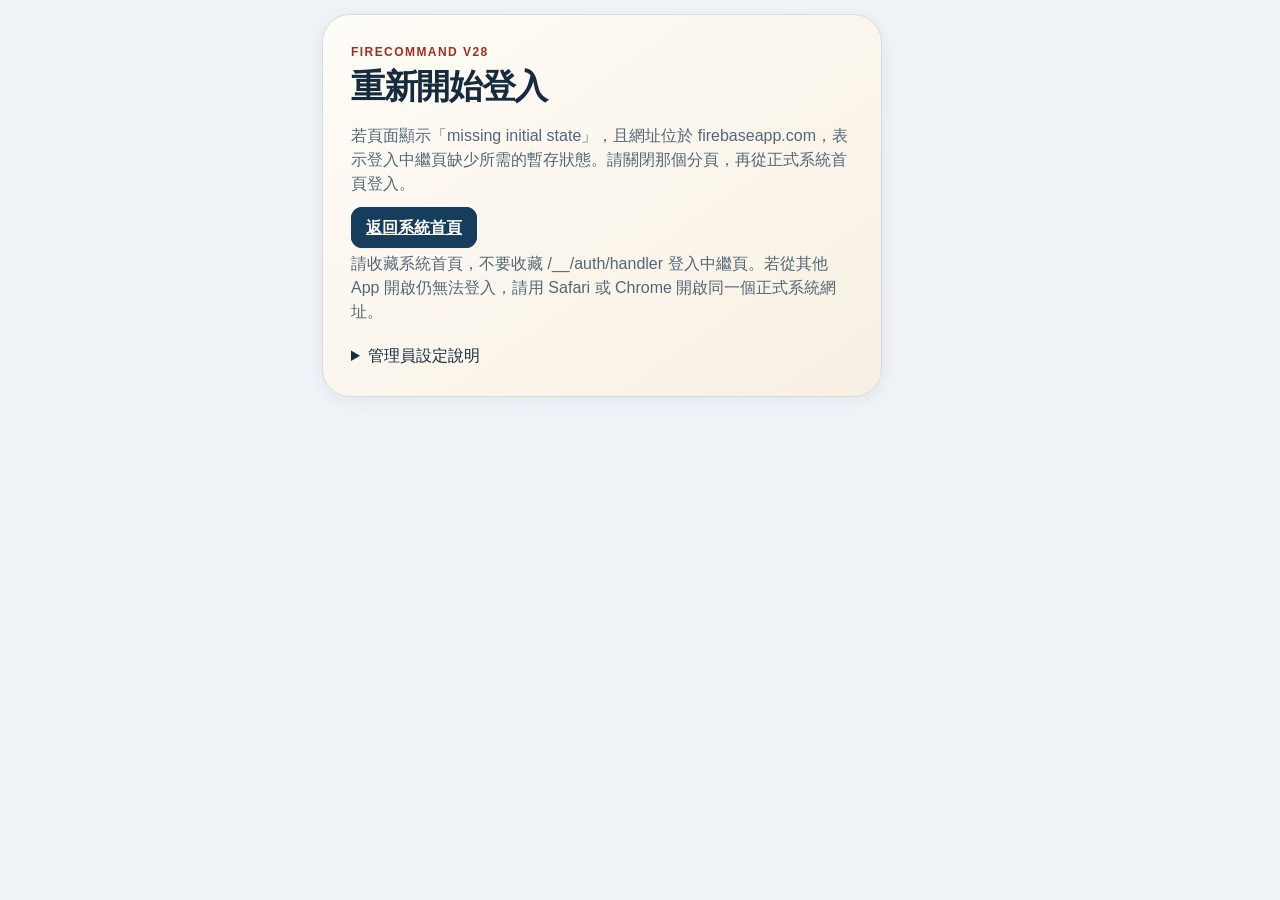
==== login-help.html @ 95b4e56c "Add files via upload" ====
<!doctype html><html lang="zh-Hant"><head><meta charset="utf-8"><meta name="viewport" content="width=device-width,initial-scale=1"><title>FireCommand 登入協助</title><link rel="stylesheet" href="./assets/styles.css?v=28"><link rel="stylesheet" href="./assets/v27.css?v=28"></head><body><main class="page narrow"><section class="brand-card"><div class="brand-kicker">FireCommand v28</div><h1>重新開始登入</h1><p>若頁面顯示「missing initial state」，且網址位於 firebaseapp.com，表示登入中繼頁缺少所需的暫存狀態。請關閉那個分頁，再從正式系統首頁登入。</p><a class="btn primary" href="./">返回系統首頁</a><p>請收藏系統首頁，不要收藏 /__/auth/handler 登入中繼頁。若從其他 App 開啟仍無法登入，請用 Safari 或 Chrome 開啟同一個正式系統網址。</p><details><summary>管理員設定說明</summary><p>v28 支援 Google Identity Services 登入。請在 Vercel 設定 GOOGLE_WEB_CLIENT_ID，並於 Google OAuth Web 用戶端新增正式網站的 JavaScript 來源。Firebase 的授權網域也必須包含正式主機名稱。完整步驟請見部署包的 LOGIN_v28.md。</p><p>重新登入不會刪除雲端案件；不需要清除整個瀏覽器的資料。</p></details></section></main></body></html>
---- assets/styles.css ----
:root{
  --bg:#f3f0ea; --panel:#fffdf8; --panel2:#f7f1e8; --text:#171411; --muted:#6f675d;
  --line:#ddd4c7; --dark:#1f1b16; --primary:#9f2f23; --primary2:#ffe9e6; --blue:#245fc6; --blue2:#e8f0ff;
  --green:#18784f; --green2:#e7f6ed; --amber:#a96500; --amber2:#fff2cf; --danger:#b5281d;
  --radius:18px; --shadow:0 10px 28px rgba(35,25,10,.10); --safe-bottom:env(safe-area-inset-bottom,0px);
}
*{box-sizing:border-box} html{scroll-behavior:smooth} body{margin:0;background:var(--bg);color:var(--text);font-family:-apple-system,BlinkMacSystemFont,"Noto Sans TC","Segoe UI",sans-serif;line-height:1.5} button,input,select,textarea{font:inherit} button{touch-action:manipulation}.screen{min-height:100svh}.auth-screen,.profile-screen{display:flex;align-items:center;justify-content:center;padding:22px}.brand-card{width:min(560px,100%);background:linear-gradient(145deg,#fffdf8,#f7efe2);border:1px solid var(--line);border-radius:28px;padding:28px;box-shadow:var(--shadow)}.brand-kicker,.eyebrow{font-size:12px;font-weight:800;letter-spacing:.12em;text-transform:uppercase;color:var(--primary)}h1,h2,h3,h4,p{margin:0}h1{font-size:34px;letter-spacing:-.04em}h2{font-size:24px;letter-spacing:-.03em}h3{font-size:18px}h4{font-size:15px}.brand-card p{color:var(--muted);margin:12px 0 20px}.notice{margin-top:12px;color:var(--muted);font-size:13px;background:#fff7e5;border:1px solid #f0d39b;border-radius:14px;padding:10px}.topbar{position:sticky;top:0;z-index:1000;display:flex;align-items:center;justify-content:space-between;padding:10px 14px;background:rgba(31,27,22,.96);color:#fff;backdrop-filter:blur(10px);box-shadow:0 4px 18px rgba(0,0,0,.18)}.brand-mini{font-weight:900;font-size:16px;letter-spacing:.02em}.user-line{font-size:12px;color:#dfd5c8}.page{width:min(1180px,100%);margin:0 auto;padding:14px 12px 96px}.page.narrow{width:min(660px,100%)}.section-head,.detail-header{display:flex;align-items:flex-start;justify-content:space-between;gap:10px;margin:8px 0 12px}.section-head.compact{margin:8px 0}.detail-title-wrap{flex:1;min-width:0}.detail-title-wrap h2{font-size:18px;overflow:hidden;text-overflow:ellipsis;white-space:nowrap}.btn{border:1px solid transparent;border-radius:14px;padding:11px 14px;font-weight:800;cursor:pointer;background:#fff;color:var(--text);box-shadow:0 1px 0 rgba(0,0,0,.03)}.btn.primary{background:var(--dark);color:#fff}.btn.danger{background:var(--primary);color:#fff}.btn.ghost{border-color:var(--line);background:var(--panel)}.btn.small{font-size:13px;padding:8px 10px;border-radius:12px}.btn.full{width:100%;margin-top:8px}.card,.accordion{background:var(--panel);border:1px solid var(--line);border-radius:var(--radius);box-shadow:var(--shadow)}.form-card{padding:14px}.accordion{margin-bottom:10px;overflow:hidden}.accordion>summary{list-style:none;display:flex;align-items:center;justify-content:space-between;gap:10px;padding:13px 14px;font-weight:900;cursor:pointer}.accordion>summary::-webkit-details-marker{display:none}.accordion[open] .chevron{transform:rotate(90deg)}.chevron{transition:.2s;color:var(--muted)}.accordion-body{padding:0 14px 14px}.field{display:flex;flex-direction:column;gap:5px;margin-bottom:10px}.field label{font-size:12px;font-weight:900;color:var(--muted)}input,select,textarea{width:100%;border:1px solid var(--line);background:#fff;border-radius:13px;padding:10px;color:var(--text);outline:none}textarea{resize:vertical}.two-col{display:grid;grid-template-columns:1fr 1fr;gap:10px}.check{display:flex;align-items:center;gap:7px;background:var(--panel2);border:1px solid var(--line);border-radius:13px;padding:10px;font-weight:800;font-size:13px}.check input{width:auto}.case-list{display:grid;gap:10px}.case-card{background:var(--panel);border:1px solid var(--line);border-radius:20px;padding:13px;box-shadow:var(--shadow)}.case-card-head{display:flex;align-items:center;justify-content:space-between;gap:8px}.case-no{font-size:12px;color:var(--primary);font-weight:900}.case-address{font-size:17px;font-weight:900;line-height:1.25;margin:5px 0}.case-summary{color:var(--muted);font-size:13px}.tag-row{display:flex;gap:6px;flex-wrap:wrap;margin-top:9px}.tag{display:inline-flex;align-items:center;gap:4px;border-radius:999px;padding:5px 8px;font-size:12px;font-weight:900;background:var(--panel2);border:1px solid var(--line);white-space:nowrap}.tag.red{background:var(--primary2);border-color:#ffc5bd;color:var(--danger)}.tag.blue{background:var(--blue2);border-color:#c9dcff;color:var(--blue)}.tag.green{background:var(--green2);border-color:#bfe7cd;color:var(--green)}.tag.amber{background:var(--amber2);border-color:#f2d392;color:var(--amber)}.quick-nav{position:sticky;top:55px;z-index:900;display:flex;gap:8px;overflow-x:auto;padding:8px 0;margin-bottom:8px;background:linear-gradient(var(--bg),rgba(243,240,234,.88));backdrop-filter:blur(8px)}.quick-nav a{text-decoration:none;color:var(--text);font-weight:900;font-size:13px;border:1px solid var(--line);background:var(--panel);border-radius:999px;padding:8px 12px;white-space:nowrap}.stack{margin-bottom:10px}.h-scroll{display:flex;gap:10px;overflow-x:auto;padding-bottom:4px;scroll-snap-type:x proximity}.mini-card{min-width:148px;background:var(--panel2);border:1px solid var(--line);border-radius:17px;padding:12px;scroll-snap-align:start}.mini-card.wide{min-width:210px}.metric{font-size:26px;font-weight:950;letter-spacing:-.04em}.metric-label{font-size:12px;font-weight:900;color:var(--muted)}.subline{font-size:12px;color:var(--muted);margin-top:4px}.map-section{background:var(--panel);border:1px solid var(--line);border-radius:22px;padding:10px;margin-bottom:10px;box-shadow:var(--shadow)}.map{height:56svh;min-height:420px;border:1px solid var(--line);border-radius:18px;overflow:hidden;background:#ddd}.tool-accordion{box-shadow:none;background:var(--panel2)}.tool-cards{display:grid;grid-template-columns:repeat(4,minmax(250px,1fr));gap:10px;overflow-x:auto;padding-bottom:4px}.tool-card{background:#fff;border:1px solid var(--line);border-radius:16px;padding:12px;min-width:250px}.tool-card h4{margin-bottom:10px}.hazard-grid{display:grid;grid-template-columns:1fr 1fr;gap:8px}.leaflet-div-icon{background:transparent;border:0}.map-label{transform:translate(-50%,-50%);display:inline-flex;align-items:center;gap:4px;white-space:nowrap;border-radius:14px;padding:6px 8px;font-weight:900;font-size:12px;border:2px solid #fff;box-shadow:0 3px 10px rgba(0,0,0,.25)}.veh{background:#1f2937;color:white}.veh.water{background:#b5281d}.veh.ladder{background:#7c4d00}.veh.ambulance{background:#0b7a4b}.veh.rescue{background:#345b9f}.person{background:#111827;color:white}.person.rest{background:#18784f}.person.rit{background:#b5281d}.person.standby{background:#245fc6}.hazard{background:#fff;color:#111;border-color:#111}.hose-label{background:var(--blue);color:#fff}.alert-list{display:grid;gap:8px}.log-list{display:grid;gap:8px;margin-top:10px}.log{background:var(--panel2);border:1px solid var(--line);border-radius:14px;padding:10px;font-size:13px}.log-time{font-size:11px;color:var(--muted);font-weight:900}.photo-grid{display:grid;grid-template-columns:repeat(3,1fr);gap:8px;margin-top:10px}.photo{aspect-ratio:1.2;border-radius:12px;overflow:hidden;border:1px solid var(--line);background:#eee}.photo img{width:100%;height:100%;object-fit:cover}.toast{position:fixed;z-index:5000;left:12px;right:12px;bottom:calc(14px + var(--safe-bottom));background:#171411;color:#fff;border-radius:16px;padding:12px 14px;text-align:center;font-weight:900;box-shadow:0 10px 28px rgba(0,0,0,.24)}.empty{color:var(--muted);font-size:13px;padding:12px}.hidden{display:none!important}
@media(max-width:720px){.page{padding:10px 10px 86px}.topbar{padding:9px 11px}.brand-card{padding:20px;border-radius:22px}h1{font-size:28px}h2{font-size:21px}.section-head h2{font-size:20px}.two-col{grid-template-columns:1fr}.quick-nav{top:49px}.accordion>summary{padding:12px}.accordion-body{padding:0 12px 12px}.tool-cards{display:flex}.map{height:58svh;min-height:360px}.photo-grid{grid-template-columns:repeat(2,1fr)}.detail-header{align-items:center}.detail-title-wrap h2{font-size:16px}.btn{min-height:42px}.btn.small{min-height:36px}.case-card{padding:12px}.case-address{font-size:16px}}

/* v7 mobile-first corrections */
[hidden]{display:none!important}
.auth-screen[hidden],.profile-screen[hidden],.app-screen[hidden]{display:none!important}
body[data-view="authScreen"],body[data-view="profileScreen"]{min-height:100svh;overflow-x:hidden}
body[data-view="authScreen"] .auth-screen,body[data-view="profileScreen"] .profile-screen{min-height:100svh}
.three-col{display:grid;grid-template-columns:1fr 1fr 1fr;gap:10px}
.compact-grid .field{margin-bottom:8px}.sub-accordion{border:1px dashed var(--line);border-radius:14px;background:var(--panel2);padding:10px;margin:4px 0 10px}.sub-accordion summary{font-weight:900;color:var(--muted);cursor:pointer}.victim-rows{display:grid;gap:8px;margin:10px 0}.victim-row{display:grid;grid-template-columns:72px 96px 1fr auto;gap:8px;align-items:center}.victim-row input,.victim-row select{min-height:42px}.tool-cards{scroll-snap-type:x proximity}.tool-card{scroll-snap-align:start}.map-section .section-head h3{line-height:1.25}.tool-card .field label{white-space:nowrap}.profile-screen .page{padding-top:16px;padding-bottom:34px}.auth-screen{padding-top:calc(24px + env(safe-area-inset-top,0px));padding-bottom:calc(24px + env(safe-area-inset-bottom,0px))}.app-screen{min-height:100svh}.leaflet-container{font-family:inherit}.hose-label{cursor:pointer}
@media(max-width:720px){
  .profile-screen{align-items:flex-start;justify-content:flex-start;padding:calc(12px + env(safe-area-inset-top,0px)) 10px 18px}.profile-screen .page.narrow{width:100%;padding:0 0 18px}.profile-screen .section-head{margin-top:0}.form-card{padding:12px;border-radius:18px}.field{margin-bottom:8px}.field label{font-size:12px}input,select,textarea{padding:9px;border-radius:12px}.three-col{grid-template-columns:1fr}.tool-cards{display:flex;gap:10px;overflow-x:auto;padding:0 2px 6px}.tool-card{min-width:86vw;max-width:86vw}.tool-card .two-col,.tool-card .three-col{grid-template-columns:1fr}.victim-row{grid-template-columns:1fr 1fr}.victim-row .victim-note{grid-column:1/-1}.victim-row .remove-victim{grid-column:1/-1}.map-section{padding:8px;border-radius:18px}.map{height:54svh;min-height:340px}.quick-nav{padding-bottom:7px}.quick-nav a{padding:7px 11px}.accordion{margin-bottom:8px}.accordion>summary{padding:11px 12px}.section-head,.detail-header{margin:6px 0 10px}.page{padding-top:8px}.case-card .tag-row{flex-wrap:nowrap;overflow-x:auto}.case-card .tag{flex:0 0 auto}.brand-card{margin-top:0}.topbar{top:0}.mini-card{min-width:135px}.mini-card.wide{min-width:190px}
}

/* FireCommand v8 additions */
body[data-watermark]::after{content:attr(data-watermark);pointer-events:none;position:fixed;inset:-18%;z-index:9999;white-space:pre-wrap;line-height:3.7rem;font-size:1rem;font-weight:900;color:rgba(160,48,37,.07);transform:rotate(-23deg);letter-spacing:.08em;mix-blend-mode:multiply;}
.hint{font-size:.82rem;color:#7b746c;margin-top:.35rem;line-height:1.45}.button-row{display:flex;gap:.65rem;align-items:center;flex-wrap:wrap}.button-row>*{flex:1 1 140px}.compact-checks{gap:.65rem}.compact-checks .check{min-height:52px}.command-stage-cards{padding:.25rem 0 .65rem}.stage-card{min-width:96px;border:1px solid var(--border,#d7cfc3);background:#f8f3ea;border-radius:20px;padding:14px 12px;text-align:left;box-shadow:0 2px 6px rgba(42,35,26,.06);color:#1d1a17}.stage-card b{display:block;font-size:2.2rem;line-height:1;font-weight:900}.stage-card span{display:block;margin-top:.35rem;font-size:.82rem;color:#6f6860;font-weight:800}.stage-card.active{background:#1d1a17;color:#fff;border-color:#1d1a17}.stage-card.active span{color:#f1e5d1}.chip-grid{display:grid;grid-template-columns:repeat(2,minmax(0,1fr));gap:.5rem}.chip-grid label{border:1px solid #d9d0c4;background:#fbf8f1;border-radius:16px;padding:12px;font-weight:800;display:flex;gap:.45rem;align-items:center}.command-advice{margin:12px 0}.advice-grid{display:grid;grid-template-columns:1fr;gap:.65rem}.advice-box{border:1px solid #d9d0c4;background:#fffdf8;border-radius:20px;padding:14px}.advice-box h4{margin:0 0 8px;font-size:1rem}.advice-box ol{margin:.25rem 0 0 1.15rem;padding:0;line-height:1.65;color:#514a42}.report-preview{margin-top:12px}.report-paper{position:relative;border:1px solid #d9d0c4;border-radius:22px;background:#fff;padding:18px;min-height:220px;overflow:hidden}.report-paper::before{content:attr(data-watermark);position:absolute;inset:-20%;z-index:0;white-space:pre-wrap;color:rgba(160,48,37,.08);font-weight:900;font-size:1.35rem;line-height:4.8rem;transform:rotate(-22deg);}.report-paper pre{position:relative;z-index:1;white-space:pre-wrap;line-height:1.65;margin:0;font-family:inherit}.photo-modal{position:fixed;inset:0;z-index:10000;background:rgba(0,0,0,.92);display:flex;align-items:center;justify-content:center;padding:16px}.photo-modal[hidden]{display:none}.photo-modal img{max-width:96vw;max-height:88vh;border-radius:18px;box-shadow:0 10px 60px rgba(0,0,0,.6)}.photo-close{position:fixed;right:18px;top:18px;border:0;border-radius:999px;padding:12px 18px;font-weight:900;background:#fff;color:#1d1a17;z-index:10002}.photo-watermark{position:fixed;inset:-10%;z-index:10001;color:rgba(255,255,255,.20);font-size:1.1rem;font-weight:900;line-height:5rem;transform:rotate(-22deg);pointer-events:none;white-space:pre-wrap}.photo-watermark::after{content:attr(id)}
@media (min-width:720px){.advice-grid{grid-template-columns:1fr 1fr}.chip-grid{grid-template-columns:repeat(4,minmax(0,1fr))}}
@media print{body[data-watermark]::after{color:rgba(160,48,37,.10)}}


/* v9 additions */
.compact-card{max-width:760px;margin:auto}.approval-screen .brand-card{min-height:auto}.compact-actions{gap:8px;justify-content:flex-end}.user-admin-list{display:grid;gap:10px}.user-admin-card{display:flex;justify-content:space-between;gap:12px;align-items:center;border:1px solid var(--line);border-radius:18px;background:var(--card);padding:12px}.user-admin-card.pending{border-color:#d8a645}.user-admin-card.suspended{border-color:#a33a30;background:#fff7f5}.building-layout{display:grid;grid-template-columns:1fr 1fr;gap:14px}.building-panel{border:1px solid var(--line);border-radius:18px;background:#fffdf8;padding:12px;min-width:0}.panel-title{font-weight:900;margin-bottom:10px}.vertical-section{display:flex;flex-direction:column;gap:8px}.floor-row{display:grid;grid-template-columns:56px 1fr 1.2fr;gap:8px;align-items:center;border:1px solid var(--line);border-radius:14px;padding:8px;background:#f7f1e8}.floor-row.fire-floor{border-color:#a43a30;background:#fff0ed}.floor-label{font-weight:900;font-size:1.1rem}.floor-row select,.floor-row input{min-height:40px;border-radius:12px}.floor-plan-canvas{position:relative;min-height:360px;border:2px solid var(--line);border-radius:18px;background:#f7f1e8;overflow:hidden;touch-action:manipulation}.floor-plan-grid{position:absolute;inset:0;background-image:linear-gradient(rgba(0,0,0,.06) 1px,transparent 1px),linear-gradient(90deg,rgba(0,0,0,.06) 1px,transparent 1px);background-size:32px 32px}.floor-marker{position:absolute;transform:translate(-50%,-50%);border:2px solid white;box-shadow:0 6px 18px rgba(0,0,0,.18);border-radius:999px;background:#1f2937;color:white;font-weight:900;padding:8px 10px;display:flex;gap:4px;align-items:center}.floor-marker.fire{background:#a43a30}.floor-marker.rescue{background:#148a4a}.floor-marker.fatal{background:#111827}.floor-marker.entry{background:#7c5b20}.floor-marker.hose{background:#245fc6}.floor-marker.wall{background:#6b7280}.floor-marker.hazard{background:#7a1f8a}.ai-section textarea,#aiAdviceText{width:100%}.map-label.hose-label{background:#245fc6;color:white}.screen[hidden], section[hidden], main[hidden], div[hidden]{display:none!important}
@media(max-width:760px){.building-layout{grid-template-columns:1fr}.floor-row{grid-template-columns:46px 1fr}.floor-row .floor-note{grid-column:1/-1}.user-admin-card{display:block}.compact-actions{margin-top:10px}.floor-plan-canvas{min-height:300px}}


.sitrep-tool-cards{grid-template-columns:minmax(280px,1fr)}
.sitrep-list{display:grid;gap:10px;margin-top:10px}.sitrep-card{background:var(--panel2);border:1px solid var(--line);border-radius:16px;padding:12px}.sitrep-meta{font-size:11px;color:var(--muted);font-weight:900;margin-bottom:4px}.sitrep-title{font-weight:950;font-size:15px}.sitrep-detail{font-size:13px;color:#514a42;margin-top:4px;white-space:pre-wrap}.assessment-highlight{background:var(--amber2);border:1px solid #f2d392;border-radius:16px;padding:12px}
@media(max-width:760px){.sitrep-tool-cards{display:block}.sitrep-tool-cards .tool-card{min-width:100%;max-width:100%}}

/* ===== v12 到建火人支初 / 到場回報手機優先優化 ===== */
.sr-only{position:absolute!important;width:1px;height:1px;padding:0;margin:-1px;overflow:hidden;clip:rect(0,0,0,0);white-space:nowrap;border:0}
.command-advice.collapsed{display:none}
.field-inline-title{margin:.35rem 0 .2rem;font-weight:900;color:#a13c31;letter-spacing:.08em;font-size:.86rem}
.arrival-status-cards{padding:.25rem 0 .65rem;gap:.65rem}.arrival-status-card{min-width:128px;border:1px solid var(--border,#d7cfc3);background:#fffdf8;border-radius:20px;padding:13px 12px;text-align:left;box-shadow:0 2px 8px rgba(42,35,26,.06);color:#1d1a17;position:relative}.arrival-status-card:before{content:'□';position:absolute;right:12px;top:10px;font-size:1.25rem;color:#8b8176}.arrival-status-card.selected:before{content:'☑';color:#2f80ed}.arrival-status-card b{display:block;font-size:1.1rem;font-weight:900;line-height:1.15}.arrival-status-card span{display:block;margin-top:.28rem;font-size:.78rem;color:#6f6860;font-weight:800}.arrival-status-card em{display:block;margin-top:.45rem;font-style:normal;font-size:.75rem;color:#8f473d;font-weight:900;white-space:nowrap;overflow:hidden;text-overflow:ellipsis}.arrival-status-card.selected{background:#f8f3ea;border-color:#bda985}.arrival-status-card.expanded{background:#1d1a17;color:#fff;border-color:#1d1a17}.arrival-status-card.expanded span,.arrival-status-card.expanded em{color:#f1e5d1}.arrival-status-card.expanded:before{color:#fff}.arrival-detail-panels{margin-bottom:.85rem}.arrival-detail-panel{border:1px solid #d9d0c4;background:#fffdf8;border-radius:20px;padding:14px;margin:.35rem 0 .85rem;box-shadow:0 4px 12px rgba(42,35,26,.05)}.arrival-detail-panel[hidden]{display:none}.readonly-card{border:1px solid #e0d8ce;background:#f7f1e8;border-radius:16px;padding:12px;font-weight:900;color:#1d1a17}.compact-form{gap:.55rem}.check.slim{min-height:auto;padding:10px 12px;margin:.45rem 0;border-radius:14px}.compact-note summary{font-size:.95rem}.compact-note .field{margin-top:.65rem}.advice-box h4{color:#a13c31}.stage-card{transition:.15s ease}.arrival-status-card{transition:.15s ease}
@media (min-width:720px){.arrival-status-card{min-width:150px}.arrival-detail-panel{padding:16px}.advice-grid{grid-template-columns:1fr 1fr}}

/* v12 map deployment refinements */
.map-label.person{background:#b5281d;color:#fff}
.map-label.person.rest,.map-label.person.standby{background:#148a4a;color:#fff}
.map-label.person.rit{background:#d8a645;color:#1d1a17}
.map-label.face{background:#fffdf8;color:#1d1a17;border-color:#7d7062}
.map-label.face.active{background:#1d1a17;color:#fff;border-color:#fff}
.map-label.building-center{background:#1d1a17;color:#fff;border-color:#f1e5d1}
.map-label.building-handle{background:#a43a30;color:#fff;border-color:#fff}
.tool-card.building-box-card .notice.compact{font-size:12px;padding:8px;margin:0 0 10px}
.compact-actions .btn{flex:1 1 80px}
@media(max-width:760px){.tool-card.building-box-card{min-width:285px}.compact-actions .btn{padding:8px 8px}}

/* v13 refinement */
.stat-action{display:block;text-align:left;border:1px solid var(--line);cursor:pointer}
.stat-action:active{transform:scale(.99)}
#tacticalMapSection .tool-accordion[open] #map{margin-top:12px}
#reportDraft[readonly]{background:#f8f3ea;color:#2d2924}
#reportDraft:not([readonly]){background:#fff;border-color:#9f2f23;box-shadow:0 0 0 3px rgba(159,47,35,.08)}


/* v16 refinements */
.contact-row{border:1px solid var(--line);border-radius:18px;background:#fffdf8;padding:12px;margin:10px 0}.par-crew-checklist{display:grid;gap:8px}.par-row{justify-content:flex-start}.support-grid label{min-width:0;white-space:normal;word-break:keep-all;line-height:1.25;align-items:flex-start}.arrival-status-card{min-width:132px;max-width:150px;overflow:hidden}.arrival-status-card b,.arrival-status-card span,.arrival-status-card em{overflow:hidden;text-overflow:ellipsis}.floor-tool-palette{display:flex;gap:8px;overflow-x:auto;padding:6px 0}.floor-tool-palette button{flex:0 0 auto;border:1px solid var(--line);border-radius:14px;background:#fffdf8;padding:10px 12px;font-weight:900}.floor-plan-canvas.drag-over{outline:3px solid #0f7f73}.floor-marker.wall{width:92px;height:8px;border-radius:999px;padding:0;transform:translate(-50%,-50%) rotate(0deg);background:#4b5563}.floor-marker.wall span{display:none}.sitrep-tool-cards.two-panel{grid-template-columns:1fr 1fr}.report-paper.formal{background:#fff;border:1px solid #c9dcd8;border-radius:18px;padding:22px}.report-paper.formal::before{content:attr(data-watermark);position:absolute;inset:-24%;z-index:2;white-space:pre-wrap;color:rgba(15,127,115,.07);font-weight:900;font-size:1.05rem;line-height:3.6rem;transform:rotate(-24deg);pointer-events:none}.report-paper.formal>*{position:relative;z-index:1}.report-title{font-size:1.75rem;font-weight:1000;margin:0 0 14px;color:#10231f}.report-meta-table{width:100%;border-collapse:collapse;margin:8px 0 18px;background:#fff}.report-meta-table th{width:118px;background:#eef7f5;text-align:left}.report-meta-table th,.report-meta-table td{border:1px solid #c9dcd8;padding:9px 10px;font-weight:800}.report-paper h2{font-size:1.25rem;font-weight:1000;margin:18px 0 8px;border-left:6px solid #0f7f73;padding-left:10px}.report-bullet{background:#f7fbfa;border:1px solid #dcebea;border-radius:12px;padding:9px 10px;margin:7px 0}.report-paper p{margin:.55rem 0}.notice.compact{font-size:.9rem;padding:10px}.btn:disabled{opacity:.55;cursor:not-allowed}.tag.red{background:#fee2e2;color:#991b1b}.tag.green{background:#dcfce7;color:#166534}.tag.amber{background:#fef3c7;color:#92400e}.tag.blue{background:#dbeafe;color:#1e40af}@media(max-width:760px){.sitrep-tool-cards.two-panel{display:block}.arrival-status-card{min-width:138px}.report-title{font-size:1.45rem}.report-meta-table th{width:90px}.report-meta-table th,.report-meta-table td{font-size:.88rem;padding:8px}}


/* v17 UX refinements */
.important-accordion>summary{color:var(--danger);font-weight:1000}
.important-accordion[open]>summary{background:#fff7f5;color:var(--danger)}
.action-toggle-btn.active-choice,.btn.active-choice{background:#1d1a17!important;color:#fff!important;border-color:#1d1a17!important;box-shadow:0 4px 14px rgba(29,26,23,.16)}
.segmented-action-row{align-items:stretch}.segmented-action-row .btn{flex:1 1 0}

.report-cover{display:flex;flex-direction:column;gap:10px;margin-bottom:18px;padding:16px 18px;border:1px solid #cde4df;border-radius:16px;background:linear-gradient(180deg,#f7fbfa,#eef7f5)}
.report-kicker{font-size:.9rem;font-weight:1000;color:#0f7f73;letter-spacing:.04em}
.report-case-title{font-size:1.95rem;font-weight:1000;letter-spacing:-.03em;color:#10231f;margin:0}
.report-subtitle{font-size:1rem;color:#49625d;font-weight:800}
.report-chip-row{display:flex;gap:8px;flex-wrap:wrap;margin:8px 0 6px}
.report-chip{display:inline-flex;align-items:center;padding:6px 10px;border-radius:999px;border:1px solid #c9dcd8;background:#fff;font-size:.82rem;font-weight:900;color:#0f514b}
.report-section{margin-top:18px}
.report-section h2{margin-top:0}
.report-grid-2{display:grid;grid-template-columns:1fr 1fr;gap:14px}
.report-card{border:1px solid #dcebea;border-radius:14px;background:#f9fcfb;padding:12px}
.report-card h3{font-size:1rem;font-weight:1000;margin:0 0 8px;color:#11453f}
.report-list{display:grid;gap:8px}
.report-list-item{background:#fff;border:1px solid #dcebea;border-radius:12px;padding:10px 12px;line-height:1.65}
.report-note{font-size:.92rem;color:#50655f}
.report-plain-table{width:100%;border-collapse:collapse;margin:10px 0 14px;background:#fff}.report-plain-table th,.report-plain-table td{border:1px solid #d6e7e3;padding:10px 12px;vertical-align:top}.report-plain-table th{background:#f2faf8;text-align:left;font-weight:1000;width:18%}
.report-watermark-foot{margin-top:18px;padding-top:10px;border-top:1px dashed #c9dcd8;font-size:.85rem;color:#667a75;font-weight:800}
@media(max-width:760px){.report-case-title{font-size:1.45rem}.report-grid-2{grid-template-columns:1fr}.report-chip{font-size:.76rem;padding:5px 8px}.report-plain-table th,.report-plain-table td{font-size:.88rem;padding:8px 9px}}


.case-card{cursor:pointer;transition:transform .15s ease, box-shadow .15s ease}
.case-card:active{transform:scale(.995)}
.choice-row{display:flex;gap:8px;flex-wrap:wrap;margin:8px 0 10px}
.choice-chip{display:flex;align-items:center;gap:8px;border:1px solid var(--line);background:#fff;border-radius:14px;padding:10px 12px;font-weight:900;font-size:14px}
.choice-chip input{width:auto;margin:0}
.support-grid{display:grid;grid-template-columns:repeat(2,minmax(130px,1fr));gap:8px}
.support-grid label{display:flex;align-items:flex-start;justify-content:flex-start;gap:8px;text-align:left;border:1px solid var(--line);background:#fffdf8;border-radius:14px;padding:11px 12px;font-weight:900;font-size:15px}
.support-grid input{width:auto;margin-top:2px;flex:0 0 auto}
.arrival-status-card.selected{background:#f8f3ea;border-color:#bda985}
.arrival-status-card.expanded,.arrival-status-card.selected.expanded{background:#1d1a17;color:#fff;border-color:#1d1a17}
#verticalBuildingPanel[hidden],#planBuildingPanel[hidden]{display:none!important}
@media(max-width:760px){
  .support-grid{display:flex;overflow-x:auto;gap:10px;padding-bottom:4px;scroll-snap-type:x proximity}
  .support-grid label{min-width:160px;flex:0 0 auto;scroll-snap-align:start}
  .choice-row{display:flex;overflow-x:auto;flex-wrap:nowrap}
  .choice-chip{flex:0 0 auto}
}


.popup-actions{display:flex;gap:6px;flex-wrap:wrap;margin-top:8px}.popup-actions button{border:1px solid #d8d0c5;background:#fff;border-radius:10px;padding:6px 9px;font-weight:900}.popup-actions button:last-child{color:#991b1b}
.floor-control-row{justify-content:flex-start;margin-bottom:8px}.floor-tool-palette button.active-choice{background:#1d1a17!important;color:#fff!important;border-color:#1d1a17!important}.floor-line{position:absolute;height:8px;transform-origin:0 50%;border-radius:999px;border:1px solid #fff;box-shadow:0 2px 7px rgba(0,0,0,.22);background:#4b5563;z-index:3}.floor-line.hose{height:9px;background:#245fc6}.floor-line.wall{background:#4b5563}.floor-line.preview{opacity:.55;pointer-events:none}.floor-line span{position:absolute;left:50%;top:-26px;transform:translateX(-50%);font-size:11px;background:rgba(255,255,255,.9);border:1px solid #ddd;border-radius:999px;padding:2px 6px;white-space:nowrap}.floor-marker{touch-action:none}.floor-plan-canvas{touch-action:none}.choice-chip:has(input:checked){background:#1d1a17;color:#fff;border-color:#1d1a17}.support-grid label:has(input:checked){background:#1d1a17;color:#fff;border-color:#1d1a17}.support-grid label{min-height:48px}
@supports not selector(:has(*)){.choice-chip.checked,.support-grid label.checked{background:#1d1a17;color:#fff;border-color:#1d1a17}}

/* v20 – device troubleshooting and precision incident location */
.top-help-wrap{padding-top:8px;padding-bottom:0}.troubleshooting-accordion{margin-bottom:0}.troubleshooting-accordion>summary{color:#184b45;background:#f7fbfa}.troubleshooting-grid{display:grid;grid-template-columns:repeat(3,minmax(0,1fr));gap:10px;margin-top:10px}.troubleshooting-card{border:1px solid #cfe3de;border-radius:16px;background:#f9fcfb;padding:12px}.troubleshooting-card h4{font-size:1rem;color:#11584f;margin-bottom:6px}.troubleshooting-card ol{padding-left:1.1rem;margin:0;display:grid;gap:8px;font-size:.88rem;line-height:1.55}.troubleshooting-card b{color:#172d29}
.location-control{margin:0 0 12px;background:#f8fcfb;border-color:#b9d8d2}.location-control-body{padding-top:10px}.location-status-panel{margin-top:10px}.location-status-grid{display:grid;grid-template-columns:1fr 1fr;gap:8px}.location-status-grid>div{border:1px solid #cde2dd;background:#fff;border-radius:12px;padding:9px 10px;min-width:0}.location-status-grid>div.wide{grid-column:1/-1}.location-status-grid span{display:block;font-size:.72rem;font-weight:900;color:#667a75}.location-status-grid b{display:block;margin-top:3px;font-size:.83rem;word-break:break-word;color:#143f39}.location-status-grid .danger{border-color:#e9a8a2;background:#fff7f5}.location-status-grid .danger b{color:#a32f25}.location-status-grid .warning{border-color:#f2d38d;background:#fffaf0}.location-status-grid .warning b{color:#9b5b07}.location-status-grid .good{border-color:#b8dfc9;background:#f5fff8}.location-status-grid .good b{color:#17663d}.location-candidate-list{display:grid;gap:8px;margin-top:10px}.location-candidate{width:100%;border:1px solid #cde2dd;border-radius:13px;background:#fff;padding:10px 12px;text-align:left;cursor:pointer}.location-candidate:active{transform:scale(.995)}.location-candidate b{display:block;font-size:.9rem;color:#143f39}.location-candidate span{display:block;margin-top:3px;font-size:.75rem;font-weight:800;color:#657672}.location-loading,.location-selected,.location-error{border-radius:12px;padding:10px 12px;font-size:.85rem;font-weight:800}.location-loading{background:#eef7f5;color:#225e56}.location-selected{background:#f0fff6;color:#17663d;border:1px solid #b8dfc9}.location-error{background:#fff4f2;color:#a32f25;border:1px solid #e9a8a2}
.same-tab-print-overlay{display:none}.same-tab-print-mode .same-tab-print-overlay{display:block;position:fixed;inset:0;z-index:9000;overflow:auto;background:#fff;padding:12px}.same-tab-print-toolbar{position:sticky;top:0;z-index:2;display:flex;justify-content:flex-end;gap:8px;padding:8px 0 12px;background:rgba(255,255,255,.96);border-bottom:1px solid #d7e7e3}.same-tab-print-paper{position:relative;margin:0 auto;max-width:900px;background:#fff;padding:18px;border-top:8px solid #0f7f73}.same-tab-print-paper:before{content:attr(data-watermark);position:absolute;inset:-20%;white-space:pre-wrap;color:rgba(15,127,115,.075);font-size:1rem;font-weight:900;line-height:3.45rem;transform:rotate(-24deg);pointer-events:none;z-index:1}.same-tab-print-paper>*{position:relative;z-index:2}
@media(max-width:760px){.troubleshooting-grid{grid-template-columns:1fr}.troubleshooting-card{padding:11px}.location-status-grid{grid-template-columns:1fr}.location-status-grid>div.wide{grid-column:auto}.location-control .button-row{display:flex;overflow-x:auto;flex-wrap:nowrap;padding-bottom:4px}.location-control .button-row .btn{flex:0 0 auto}.same-tab-print-overlay{padding:8px}.same-tab-print-paper{padding:12px}.same-tab-print-toolbar{justify-content:stretch}.same-tab-print-toolbar .btn{flex:1 1 0}}
@media print{body.same-tab-print-mode #appScreen> :not(#sameTabPrintOverlay){display:none!important}body.same-tab-print-mode #sameTabPrintOverlay{display:block!important;position:static!important;overflow:visible!important;padding:0!important}.same-tab-print-toolbar{display:none!important}.same-tab-print-paper{max-width:none!important;padding:0!important;border-top:8px solid #0f7f73!important}.same-tab-print-paper:before{color:rgba(15,127,115,.09)!important}}

/* v21 – adaptive multi-page case workspace */
.case-workspace{display:grid;grid-template-columns:88px minmax(0,1fr);gap:12px;align-items:start;min-width:0}
.case-page-content{min-width:0;min-height:55svh}
.case-page-panel{min-width:0;margin:0 0 10px;animation:casePageIn .14s ease-out}
.case-page-panel[hidden]{display:none!important}
@keyframes casePageIn{from{opacity:.35;transform:translateY(4px)}to{opacity:1;transform:none}}
.case-page-nav{position:sticky;top:68px;z-index:850;display:grid;gap:7px;padding:8px;background:rgba(255,253,248,.96);border:1px solid var(--line);border-radius:20px;box-shadow:var(--shadow);backdrop-filter:blur(10px)}
.case-nav-item{appearance:none;border:1px solid transparent;background:transparent;color:var(--muted);border-radius:15px;min-height:58px;padding:7px 5px;display:flex;flex-direction:column;align-items:center;justify-content:center;gap:4px;font-size:12px;font-weight:950;white-space:nowrap;cursor:pointer}
.case-nav-icon{display:grid;place-items:center;min-width:26px;height:24px;padding:0 4px;border-radius:8px;background:var(--panel2);color:var(--text);font-size:12px;font-weight:1000}
.case-nav-item.active{background:#1d1a17;color:#fff;border-color:#1d1a17;box-shadow:0 5px 14px rgba(29,26,23,.2)}
.case-nav-item.active .case-nav-icon{background:#fff;color:#1d1a17}
.case-page-content>.case-page-panel>.accordion:first-child,.case-page-content>.case-page-panel>.tool-accordion:first-child{margin-top:0}
.case-page-content .map-section{margin-top:0}
.arrival-state-row .choice-chip{min-height:46px}
.arrival-detail-panel [id$="DetailFields"]{padding-top:4px}

@media (max-width:799px), (orientation:portrait) and (max-width:999px){
  .detail-page{padding-bottom:calc(102px + env(safe-area-inset-bottom,0px))}
  .case-workspace{display:block}
  .case-page-nav{position:fixed;left:0;right:0;bottom:0;top:auto;z-index:1600;display:flex;gap:6px;overflow-x:auto;border-radius:18px 18px 0 0;border-left:0;border-right:0;border-bottom:0;padding:7px 8px calc(7px + env(safe-area-inset-bottom,0px));background:rgba(255,253,248,.97);box-shadow:0 -8px 24px rgba(35,25,10,.14);scroll-snap-type:x proximity}
  .case-nav-item{flex:0 0 74px;min-width:74px;min-height:58px;padding:6px 4px;scroll-snap-align:center;font-size:11px}
  .case-nav-icon{height:22px;min-width:24px}
  .case-page-content{min-height:58svh}
  .case-page-panel>.accordion>summary{font-size:15px}
}

@media (min-width:800px) and (orientation:landscape), (min-width:1000px){
  .case-workspace{grid-template-columns:92px minmax(0,1fr)}
  .case-page-nav{max-height:calc(100svh - 86px);overflow-y:auto}
  .case-page-content{min-height:calc(100svh - 145px)}
}

/* ===== v22 Google Maps / mobile field workflow ===== */
.map-shell{position:relative;min-height:420px;border-radius:18px;overflow:hidden;background:#e8eceb}
.google-map{height:56svh;min-height:420px;width:100%;border:1px solid var(--line);border-radius:18px;background:#e8eceb}
.map-unavailable-panel{position:absolute;inset:0;z-index:30;display:flex;flex-direction:column;align-items:center;justify-content:center;gap:10px;padding:24px;text-align:center;background:linear-gradient(145deg,rgba(255,253,248,.98),rgba(247,240,230,.98));color:#1d1a17}
.map-unavailable-panel b{font-size:1.2rem}.map-unavailable-panel span{max-width:520px;color:#6f6860;font-weight:800;line-height:1.65}
.map-diagnostics{margin:10px 0}.map-diagnostics-panel{display:grid;gap:7px;margin:10px 0}.diagnostic-row{display:grid;grid-template-columns:1fr auto;gap:10px;align-items:center;border:1px solid #d7e7e3;background:#fff;border-radius:12px;padding:9px 11px}.diagnostic-row span{font-size:.82rem;font-weight:900;color:#4f625e}.diagnostic-row b{font-size:.8rem}.diagnostic-row.good b{color:#17663d}.diagnostic-row.warning b{color:#9b5b07}.diagnostic-row.danger b{color:#a32f25}.diagnostic-detail{font-size:.76rem;color:#667a75;word-break:break-word}
.google-places-host{margin:8px 0}.compact-candidates{max-height:280px;overflow:auto}.powered-by-google-note{font-size:.72rem;color:#6f7775;text-align:right;margin-top:4px}
.deployment-quick-panel{border:1px solid #d9d0c4;background:#fffdf8;border-radius:18px;padding:12px;margin:10px 0}.deployment-mode-bar{display:flex;gap:8px;overflow-x:auto;padding:6px 0}.deployment-mode-bar .btn{flex:0 0 auto}.map-resource-palette{display:flex;gap:9px;overflow-x:auto;scroll-snap-type:x proximity;padding:8px 1px}.resource-chip{min-width:150px;scroll-snap-align:start;border:1px solid #d9d0c4;background:#fff;border-radius:16px;padding:10px;text-align:left;display:grid;gap:4px;cursor:pointer}.resource-chip.active{background:#1d1a17;color:#fff;border-color:#1d1a17}.resource-chip b{font-size:.95rem}.resource-chip span{font-size:.75rem;font-weight:800;color:#70685f}.resource-chip.active span{color:#eee2d2}.resource-chip-actions{display:flex;gap:6px;margin-top:5px}.resource-chip-actions button{border:1px solid #d9d0c4;background:#f8f3ea;border-radius:10px;padding:5px 7px;font-size:.72rem;font-weight:900}.resource-chip.active .resource-chip-actions button{background:#fff;color:#1d1a17}.resource-empty{padding:10px;color:#7c736a;font-weight:800}
.gm-style .gm-style-iw-c{border-radius:16px!important;padding:12px!important}.gm-style .gm-style-iw-d{overflow:auto!important}.google-info-card{min-width:210px;max-width:280px;line-height:1.55}.google-info-card b{font-size:.95rem}.google-info-card .meta{font-size:.8rem;color:#5f6d69}.popup-actions{display:flex;gap:6px;flex-wrap:wrap;margin-top:9px}.popup-actions button{border:1px solid #d9d0c4;background:#fffdf8;border-radius:10px;padding:6px 8px;font-size:.75rem;font-weight:900}
.orientation-hint{display:flex;align-items:center;gap:10px;flex-wrap:wrap;background:#eef7f5;border:1px solid #b9d8d2;border-radius:14px;padding:10px 12px;margin:9px 0}.orientation-hint b{color:#0f655d}.orientation-hint span{flex:1;min-width:180px;color:#4d625d;font-size:.85rem;font-weight:800}
.drawing-command-bar{display:flex;gap:7px;overflow-x:auto;padding:6px 0 9px;scroll-snap-type:x proximity}.drawing-command-bar .btn{flex:0 0 auto;scroll-snap-align:start}.floor-plan-canvas.locked{outline:3px solid #6d6255;filter:saturate(.82)}.floor-plan-canvas.locked:after{content:'圖面已鎖定';position:absolute;right:10px;top:10px;z-index:20;background:#1d1a17;color:#fff;border-radius:999px;padding:5px 9px;font-size:.72rem;font-weight:900}.floor-line.selected,.floor-marker.selected{outline:3px solid #ffb100;outline-offset:3px}.floor-line-handle{position:absolute;width:18px;height:18px;border-radius:50%;background:#fff;border:3px solid #1d1a17;transform:translate(-50%,-50%);z-index:10;touch-action:none}.voice-keyboard-helper{display:inline-flex!important;width:auto!important;align-items:center;justify-content:center;gap:5px;margin:4px 0 8px;padding:6px 9px;border:1px solid #cddbd8;background:#f7fbfa;border-radius:10px;color:#315d56;font-size:.76rem;font-weight:900}.voice-keyboard-helper:before{content:'🎙'}
.app-action-sheet{position:fixed;inset:0;z-index:12000}.app-action-backdrop{position:absolute;inset:0;background:rgba(0,0,0,.48);backdrop-filter:blur(2px)}.app-action-panel{position:absolute;left:0;right:0;bottom:0;max-height:82svh;overflow:auto;background:#fffdf8;border-radius:24px 24px 0 0;padding:10px 14px calc(18px + env(safe-area-inset-bottom,0px));box-shadow:0 -14px 40px rgba(0,0,0,.25)}.app-action-handle{width:54px;height:5px;border-radius:999px;background:#cfc6bb;margin:0 auto 10px}.app-action-head{display:flex;align-items:center;justify-content:space-between;gap:10px;margin-bottom:10px}.action-grid{display:grid;grid-template-columns:1fr 1fr;gap:8px}.action-option{border:1px solid #d9d0c4;background:#fff;border-radius:14px;padding:11px;font-weight:900;text-align:left}.action-option.danger{border-color:#efb4ae;color:#a32f25;background:#fff7f5}
.report-return-notice{font-size:.8rem;color:#5b706b;font-weight:800;padding:8px 10px;background:#eef7f5;border-radius:10px;margin-bottom:8px}
.same-tab-print-mode{overflow:hidden}.same-tab-print-overlay{overscroll-behavior:contain}.same-tab-print-toolbar{align-items:center}.same-tab-print-toolbar:before{content:'報告預覽';margin-right:auto;font-weight:1000;color:#143f39}
@media(max-width:760px){.map-shell,.google-map{min-height:360px}.google-map{height:54svh}.diagnostic-row{grid-template-columns:1fr}.deployment-quick-panel{padding:10px}.resource-chip{min-width:145px}.app-action-panel{max-height:88svh}.action-grid{grid-template-columns:1fr}.same-tab-print-toolbar:before{display:none}}
@media(orientation:landscape) and (max-height:650px){.google-map{height:72svh;min-height:330px}.case-page-content{padding-bottom:12px}.floor-plan-canvas{min-height:66svh}}

/* v22 final tactical drawing, schematic report, and safe report return */
body.action-sheet-open{overflow:hidden}
.keyboard-voice-helper{display:inline-flex;width:auto;align-items:center;justify-content:center;gap:6px;margin:5px 0 9px;padding:7px 10px;border:1px solid #cddbd8;background:#f7fbfa;border-radius:10px;color:#315d56;font-size:.78rem;font-weight:900;cursor:pointer}
.keyboard-voice-helper:before{content:'🎙'}
.floor-line.selected{box-shadow:0 0 0 4px rgba(255,177,0,.65)}
.floor-line-handle{cursor:grab}
.quick-choice-row{display:flex;gap:8px;flex-wrap:wrap;margin-top:10px}.quick-choice-row .btn{flex:1 1 130px}
.same-tab-print-overlay{position:fixed;inset:0;z-index:15000;overflow:auto;background:#edf2f0;padding:0 12px 30px}.same-tab-print-toolbar{position:sticky;top:0;z-index:40;display:flex;gap:8px;align-items:center;padding:10px max(10px,env(safe-area-inset-right)) 10px max(10px,env(safe-area-inset-left));background:rgba(255,253,248,.97);border-bottom:1px solid #c9dcd8;backdrop-filter:blur(12px)}.same-tab-print-title{font-weight:1000;flex:1;text-align:center}.same-tab-print-help{max-width:900px;margin:10px auto 0;padding:9px 12px;border:1px solid #b9d8d2;border-radius:12px;background:#eef7f5;color:#3d5c56;font-size:.82rem;font-weight:800}.same-tab-print-paper{position:relative;margin:10px auto 30px;max-width:900px;background:#fff;padding:18px;border-top:8px solid #0f7f73;box-shadow:0 10px 35px rgba(0,0,0,.12)}
.report-schematic-card{margin:12px 0 18px;border:1px solid #c9dcd8;border-radius:15px;background:#fff;overflow:hidden;break-inside:avoid}.report-schematic-head{display:flex;align-items:center;justify-content:space-between;gap:10px;padding:10px 12px;background:#eef7f5;border-bottom:1px solid #c9dcd8}.report-schematic-head strong{font-size:1rem}.report-schematic-head span{font-size:.75rem;color:#5c706b;font-weight:800;text-align:right}.report-schematic{display:block;width:100%;height:auto;aspect-ratio:900/520}.report-schematic.floor{aspect-ratio:900/480}.scheme-bg{fill:#fbfdfc}.scheme-axis{stroke:#dfeae7;stroke-width:2;stroke-dasharray:8 8}.scheme-grid{fill:none;stroke:#e3ecea;stroke-width:1}.scheme-building{fill:#f5eee3;stroke:#574b3f;stroke-width:4;stroke-dasharray:10 6}.scheme-building-label,.scheme-label,.scheme-hose-label,.floor-scheme-label{font-family:-apple-system,BlinkMacSystemFont,'Noto Sans TC',sans-serif;font-weight:900;text-anchor:middle;fill:#21322e}.scheme-building-label{font-size:16px}.scheme-label{font-size:14px}.scheme-hose-label{font-size:12px;fill:#245fc6}.scheme-hose{stroke:#245fc6;stroke-width:8;stroke-linecap:round}.scheme-node circle{stroke:#fff;stroke-width:4;fill:#1f2937}.scheme-node.vehicle circle{fill:#b5281d}.scheme-node.crew circle{fill:#18784f}.scheme-node.hazard circle{fill:#a96500}.scheme-node.incident circle{fill:#111}.scheme-node.hoseEnd circle{fill:#245fc6}.scheme-icon,.floor-scheme-icon{font-family:-apple-system,BlinkMacSystemFont,'Noto Sans TC',sans-serif;font-weight:1000;text-anchor:middle;fill:#fff;font-size:13px}.floor-scheme-line{stroke-width:9;stroke-linecap:round}.floor-scheme-line.wall{stroke:#4b5563}.floor-scheme-line.hose{stroke:#245fc6}.floor-scheme-point{stroke:#fff;stroke-width:4;fill:#1f2937}.floor-scheme-point.fire{fill:#b5281d}.floor-scheme-point.rescue{fill:#18784f}.floor-scheme-point.fatal{fill:#111827}.floor-scheme-point.entry{fill:#7c5b20}.floor-scheme-point.hazard{fill:#7a1f8a}.floor-scheme-label{font-size:13px}
@media(max-width:760px){.same-tab-print-overlay{padding:0 7px 24px}.same-tab-print-toolbar{flex-wrap:wrap}.same-tab-print-title{order:-1;flex:1 0 100%}.same-tab-print-toolbar .btn{flex:1 1 auto}.report-schematic-head{align-items:flex-start;flex-direction:column}.report-schematic-head span{text-align:left}.keyboard-voice-helper{font-size:.76rem}}
@media print{.same-tab-print-help{display:none!important}.report-schematic-card{page-break-inside:avoid}.same-tab-print-paper{box-shadow:none!important}.same-tab-print-overlay{background:#fff!important}}
.map-location-warning{position:absolute;left:10px;right:10px;top:10px;z-index:25;border-radius:14px;padding:10px 12px;background:rgba(29,26,23,.94);color:#fff;font-size:.82rem;font-weight:900;line-height:1.5;text-align:center;box-shadow:0 5px 16px rgba(0,0,0,.22)}

/* v23 SOP workflow + adaptive building drawing workspace */
.user-profile-button{display:block;border:0;background:transparent;color:#dfd5c8;padding:0;margin:0;text-align:left;cursor:pointer;box-shadow:none;border-radius:0;font-size:12px;font-weight:700}.user-profile-button:hover,.user-profile-button:focus-visible{color:#fff;text-decoration:underline}.profile-identity-grid{align-items:start}
.stage-card{position:relative}.stage-card:after{content:attr(data-progress);position:absolute;right:8px;top:7px;min-width:30px;padding:2px 6px;border-radius:999px;background:#eee7de;color:#756b60;font-size:.65rem;font-weight:1000}.stage-card.stage-missing{border-color:#e3a39d;background:#fff7f5}.stage-card.stage-missing:after{background:#ffe0dc;color:#a32f25}.stage-card.stage-partial{border-color:#e3be72;background:#fffaf0}.stage-card.stage-partial:after{background:#fff0c7;color:#946009}.stage-card.stage-complete{border-color:#9fd0b3;background:#f0fbf4}.stage-card.stage-complete:after{background:#dff4e7;color:#17663d}.stage-card.active{background:#1f1b16;color:#fff;border-color:#1f1b16}.stage-card.active:after{background:#fff;color:#1f1b16}
.arrival-status-card.required-missing{border-color:#e3a39d;background:#fff9f8}.arrival-status-card.required-missing em{color:#a32f25;font-weight:1000}.arrival-status-card.selected{border-color:#75b38d;background:#eef9f2}.arrival-status-card.expanded{background:#1f1b16;color:#fff;border-color:#1f1b16}.arrival-status-card.expanded em,.arrival-status-card.expanded span{color:#f1e7dc}.deployment-sop-summary{display:grid;grid-template-columns:1fr 1fr;gap:10px;margin:10px 0}.deployment-sop-group{border:1px solid var(--line);border-radius:15px;background:#fffdf8;padding:10px}.deployment-sop-group h4{margin-bottom:7px}.deployment-sop-row{display:flex;justify-content:space-between;gap:10px;padding:7px 0;border-bottom:1px dashed #ded4c8}.deployment-sop-row:last-child{border-bottom:0}.deployment-sop-row span{color:var(--muted);font-size:.8rem;text-align:right}
.building-view-switch{display:grid;grid-template-columns:1fr 1fr 1fr;gap:8px;margin:10px 0 12px;padding:5px;border:1px solid var(--line);border-radius:16px;background:#f4eee5;position:sticky;top:112px;z-index:20}.building-view-tab{width:100%;box-shadow:none}.building-view-tab.active{background:#1f1b16;color:#fff;border-color:#1f1b16}.building-panel-head{display:flex;align-items:flex-start;justify-content:space-between;gap:12px;margin-bottom:10px}.building-panel-head .panel-title{margin-bottom:2px}.building-panel-head>.button-row{flex:0 0 auto;margin:0}.building-layout{align-items:start}.building-layout[data-building-view="vertical"],.building-layout[data-building-view="plan"]{grid-template-columns:minmax(0,1fr)}.building-layout[data-building-view="split"]{grid-template-columns:minmax(300px,.7fr) minmax(0,1.65fr)}.building-layout[data-building-view="plan"] .plan-panel{width:100%}.plan-panel .floor-plan-canvas{width:100%;min-height:clamp(420px,58vh,760px)}.building-layout[data-building-view="split"] .vertical-section{max-height:min(68vh,720px);overflow:auto;padding-right:4px}.building-layout[data-building-view="split"] .plan-panel{min-width:0}.building-layout[data-building-view="split"] .floor-plan-canvas{min-height:clamp(500px,65vh,780px)}.building-layout[data-building-view="split"] .floor-tool-palette,.building-layout[data-building-view="split"] .drawing-command-bar{overflow:visible;flex-wrap:wrap}.building-layout[data-building-view="plan"] .floor-tool-palette,.building-layout[data-building-view="plan"] .drawing-command-bar{overflow:visible;flex-wrap:wrap}.building-fullscreen-open{overflow:hidden}.building-fullscreen{position:fixed!important;inset:0;z-index:13000;margin:0!important;border-radius:0!important;background:var(--bg);overflow:auto}.building-fullscreen>summary{display:none}.building-fullscreen>.accordion-body{padding:12px max(12px,env(safe-area-inset-right)) calc(18px + env(safe-area-inset-bottom)) max(12px,env(safe-area-inset-left));min-height:100svh}.building-fullscreen .notice,.building-fullscreen .orientation-hint{display:none}.building-fullscreen .building-view-switch{top:0}.building-fullscreen .building-layout{grid-template-columns:minmax(0,1fr)}.building-fullscreen #verticalBuildingPanel{display:none!important}.building-fullscreen #planBuildingPanel{display:block!important}.building-fullscreen .floor-plan-canvas{min-height:calc(100svh - 245px);border-radius:12px}.building-fullscreen #toggleBuildingFullscreenBtn{background:#1f1b16;color:#fff}.building-fullscreen .building-panel{border:0;padding:0;background:transparent}.building-fullscreen .building-panel-head{position:sticky;top:58px;z-index:18;background:rgba(243,240,234,.96);padding:8px 0;backdrop-filter:blur(10px)}
@media(max-width:899px){.building-view-switch{grid-template-columns:1fr 1fr;top:108px}.wide-only-tab{display:none}.building-layout[data-building-view="split"]{grid-template-columns:1fr}.building-panel-head{flex-direction:column}.building-panel-head>.button-row{width:100%}.building-panel-head>.button-row .btn{flex:1}.deployment-sop-summary{grid-template-columns:1fr}.plan-panel .floor-plan-canvas{min-height:52svh}.floor-tool-palette,.drawing-command-bar{overflow-x:auto!important;flex-wrap:nowrap!important}}
@media(min-width:900px){.page{width:min(1480px,100%)}#tacticalMapSection .accordion-body{padding-left:18px;padding-right:18px}.building-panel{padding:14px}.floor-tool-palette button{padding:9px 12px}.floor-control-row{justify-content:flex-start}.building-view-switch{top:64px}}
@media(orientation:landscape) and (min-width:700px){.building-layout[data-building-view="plan"] .floor-plan-canvas{min-height:72svh}.building-layout[data-building-view="split"] .floor-plan-canvas{min-height:68svh}.building-view-switch{position:sticky;top:58px}.building-panel-head{align-items:center}.floor-tool-palette,.drawing-command-bar{overflow:visible;flex-wrap:wrap}}
.summary-link-card{appearance:none;text-align:left;color:var(--text);font:inherit;cursor:pointer}.summary-link-card:hover,.summary-link-card:focus-visible{border-color:#9f2f23;transform:translateY(-1px)}
.speech-card{border:1px solid var(--line);border-radius:16px;background:#fffdf8;padding:10px;margin:12px 0}.speech-card textarea{background:#f7f1e8}.speech-card .field{margin-bottom:7px}
@media(min-width:900px){.building-panel-head{position:sticky;top:122px;z-index:12;padding:8px 0;background:rgba(255,253,248,.96);backdrop-filter:blur(10px)}}

/* v24 – rapid selection fields and formal report layout */
select{min-height:46px;font-weight:800;background-color:#fff}
.arrival-detail-panel select,.form-card select,.map-section select{min-height:48px;font-size:15px}
.report-body{display:block}
.report-paragraph{margin:0 0 10px;line-height:1.9;text-align:justify;color:#263b37}
.report-subheading{margin:16px 0 7px;font-size:1rem;line-height:1.5;color:#11453f;font-weight:1000}
.report-bullets{margin:6px 0 12px;padding-left:1.35rem;display:grid;gap:6px;color:#263b37;line-height:1.75}
.report-list-item{background:transparent;border:0;border-radius:0;padding:2px 0;line-height:1.8}
.report-section{padding-top:2px}
.report-section h2{border-left:5px solid #0f7f73;padding-left:10px;margin-bottom:12px;line-height:1.45}
.report-schematic-head{margin-bottom:8px}
@media(max-width:760px){
  select{min-height:50px;font-size:16px}
  .report-paragraph{text-align:left;line-height:1.8}
  .report-section h2{font-size:1.1rem}
}

/* v25 — read-only command overview, combined deployment intake and direct map operations */
.overview-readonly{display:grid;gap:14px}
.overview-lock-note{margin:0;background:#f2eee7;border-color:#d7cec2;color:#514940}
.overview-brief-card,.overview-visual-card{background:#fff;border:1px solid var(--line);border-radius:18px;padding:15px;box-shadow:0 4px 16px rgba(43,33,21,.06)}
.overview-brief-head,.overview-visual-head{display:flex;align-items:flex-start;justify-content:space-between;gap:12px;margin-bottom:10px}
.overview-updated-meta{flex:0 0 auto;color:var(--muted);font-size:.76rem;font-weight:900;background:var(--panel2);border:1px solid var(--line);border-radius:999px;padding:5px 9px}
.overview-executive-text{font-size:1.02rem;line-height:1.9;color:#24352f;text-align:justify;white-space:pre-line}
.overview-visual-grid{display:grid;grid-template-columns:minmax(0,1.25fr) minmax(0,1fr);gap:12px}
.overview-visual-card{min-width:0}
.overview-schematic-host{width:100%;min-height:190px;display:flex;align-items:center;justify-content:center;overflow:hidden;border-radius:14px;background:#f7faf8;border:1px solid #dbe5e1}
.overview-schematic-host .report-schematic-card{width:100%;margin:0;border:0;border-radius:0;box-shadow:none}
.overview-schematic-host .report-schematic-head{padding:8px 10px}
.overview-schematic-host .report-schematic{max-height:430px}
.overview-empty{width:100%;padding:28px 18px;text-align:center;color:var(--muted);font-weight:800;line-height:1.7}

.ai-advice-display{width:100%;min-height:clamp(360px,58vh,760px);margin-top:10px;padding:clamp(16px,2.4vw,28px);background:#fff;border:1px solid var(--line);border-radius:18px;overflow:auto;color:#24352f;line-height:1.85;box-shadow:0 4px 18px rgba(43,33,21,.06)}
.ai-advice-display .advice-section{margin:0 0 20px;padding:0 0 17px;border-bottom:1px solid #e7e0d7}
.ai-advice-display .advice-section:last-child{border-bottom:0;margin-bottom:0;padding-bottom:0}
.ai-advice-display h3,.ai-advice-display .advice-heading{margin:0 0 8px;padding-left:10px;border-left:5px solid #0f7f73;color:#173f39;font-size:1.12rem;line-height:1.45;font-weight:1000}
.ai-advice-display p,.ai-advice-display .advice-paragraph{margin:0 0 13px;line-height:1.9;text-align:justify}
.ai-advice-display .advice-list{margin:4px 0 16px;padding-left:1.35rem;display:grid;gap:8px}

.deployment-quick-panel{display:grid;gap:9px}
.deployment-mode-bar{display:flex;gap:7px;flex-wrap:wrap;align-items:center}
.deployment-hose-instruction{padding:11px 13px;border:1px solid #e5a39c;border-radius:14px;background:#fff4f2;color:#9c2e25;font-weight:950;line-height:1.6}
.deployment-form-cards{grid-template-columns:minmax(0,2fr) minmax(260px,.75fr);overflow:visible;align-items:start}
.deployment-form-cards .tool-card{min-width:0}
.deployment-group-card{width:100%}
.compact-grid{gap:9px}
.three-col{display:grid;grid-template-columns:repeat(3,minmax(0,1fr));gap:10px}
.deployment-vehicle-builder{margin-top:5px;padding:12px;border:1px dashed #cfc4b7;border-radius:15px;background:#faf6ef}
.pending-vehicle-list{display:flex;flex-wrap:wrap;gap:7px;min-height:38px;margin-top:9px}
.pending-vehicle-list .empty{width:100%;font-size:.78rem;color:var(--muted);padding:6px 2px}
.pending-vehicle-chip{display:inline-flex;align-items:center;gap:7px;padding:7px 9px;border-radius:999px;background:#e8f0ff;border:1px solid #bfd3ff;color:#164d9c;font-size:.8rem;font-weight:950}
.pending-vehicle-chip button{display:grid;place-items:center;width:22px;height:22px;padding:0;border:0;border-radius:50%;background:#fff;color:#8f2019;font-weight:1000;cursor:pointer}
.map-resource-palette{scroll-padding-inline:8px}
.resource-chip[data-resource-coll="vehicles"]{border-color:#e0aba5}
#mapUndoBtn:disabled{opacity:.45;cursor:not-allowed}
.scheme-face-label{font-family:-apple-system,BlinkMacSystemFont,'Noto Sans TC',sans-serif;font-size:13px;font-weight:1000;text-anchor:middle;fill:#8f2d25;paint-order:stroke;stroke:#fff;stroke-width:4px;stroke-linejoin:round}

@media(max-width:899px){
  .overview-visual-grid{grid-template-columns:1fr}
  .overview-brief-head,.overview-visual-head{align-items:flex-start;flex-direction:column}
  .overview-visual-head .btn{width:100%}
  .overview-executive-text{text-align:left;font-size:.98rem}
  .ai-advice-display{min-height:52svh;padding:16px;text-align:left}
  .ai-advice-display p,.ai-advice-display .advice-paragraph{text-align:left}
  .deployment-form-cards{grid-template-columns:1fr;overflow:visible}
  .three-col{grid-template-columns:1fr 1fr}
  .deployment-mode-bar{overflow-x:auto;flex-wrap:nowrap;padding-bottom:3px}
  .deployment-mode-bar .btn{white-space:nowrap;flex:0 0 auto}
}
@media(max-width:560px){
  .three-col,.deployment-group-card .two-col{grid-template-columns:1fr}
  .overview-brief-card,.overview-visual-card{padding:12px}
  .overview-schematic-host{min-height:150px}
}
@media(min-width:1200px){
  .case-page-content{min-width:0}
  #caseInfo .accordion-body,#aiSection .accordion-body,#tacticalMapSection .accordion-body{max-width:none;width:100%}
  .ai-advice-display{min-height:64vh}
}

/* v26 — field-first deployment, focused sitreps, auth recovery and collaborative practice */
.auth-recovery-card{display:grid;gap:8px;margin:14px 0;padding:13px;border:1px solid #e5a39c;border-radius:16px;background:#fff4f2;color:#76241e}.auth-recovery-card span{font-size:.86rem;line-height:1.65}.auth-recovery-card .button-row{margin:2px 0 0}
.app-version{display:inline-flex;vertical-align:middle;margin-left:4px;padding:2px 6px;border:1px solid rgba(255,255,255,.35);border-radius:999px;color:#f4dfba;font-size:.62rem;letter-spacing:.06em}
.home-mode-switch{display:grid;grid-template-columns:1fr 1fr;gap:6px;margin:0 0 13px;padding:5px;border:1px solid var(--line);border-radius:17px;background:#ece5db}.home-mode-btn{min-height:46px;border:0;border-radius:13px;background:transparent;color:#6f655b;font-weight:1000;cursor:pointer}.home-mode-btn.active{background:#1f1b16;color:#fff;box-shadow:0 5px 14px rgba(31,27,22,.2)}
.practice-home{display:grid;gap:11px}.practice-intro,.practice-join-card{border:1px solid var(--line);border-radius:19px;background:#fffdf8;padding:14px}.practice-intro{display:flex;align-items:flex-start;justify-content:space-between;gap:14px;border-left:6px solid var(--primary)}.practice-intro p{max-width:620px;color:var(--muted);font-size:.88rem;line-height:1.7}.practice-source-switch{display:grid;grid-template-columns:repeat(3,minmax(0,1fr));gap:7px;margin:4px 0 13px}.practice-source-switch label{display:flex;align-items:center;gap:7px;padding:10px;border:1px solid var(--line);border-radius:13px;background:#fff;font-size:.82rem;font-weight:900}.practice-source-switch input{width:auto}.practice-room-card{border-left:6px solid #b5281d}.field-inline-title{font-size:.85rem;font-weight:1000;color:var(--muted);margin:4px 2px 0}
.practice-session-panel{margin-bottom:12px;border:2px solid #c33b2f;border-radius:21px;background:linear-gradient(145deg,#fff8f3,#fffdf8);padding:14px;box-shadow:var(--shadow)}.practice-session-head{display:flex;align-items:flex-start;justify-content:space-between;gap:12px}.practice-room-code{flex:0 0 auto;padding:8px 10px;border-radius:12px;background:#1f1b16;color:#fff;font-size:.74rem}.practice-room-code b{display:block;font-size:1.05rem;letter-spacing:.1em}.practice-latest-event{display:flex;align-items:flex-start;gap:11px;margin:12px 0;padding:13px;border:1px solid #e3b0aa;border-radius:16px;background:#fff}.practice-latest-event p{margin-top:5px;color:#5f554c;line-height:1.65}.practice-event-severity{flex:0 0 auto;border-radius:999px;padding:5px 8px;background:#e8f0ff;color:#164d9c;font-size:.72rem;font-weight:1000}.practice-event-severity.warning{background:#fef3c7;color:#92400e}.practice-event-severity.critical{background:#fee2e2;color:#991b1b}.practice-session-grid{display:grid;grid-template-columns:minmax(0,1fr) minmax(320px,1fr);gap:12px}.practice-session-grid>div{border:1px solid var(--line);border-radius:15px;background:#fff;padding:11px}.practice-player-list{display:grid;gap:7px;margin-top:8px}.practice-player{display:grid;grid-template-columns:auto 1fr auto;align-items:center;gap:8px;padding:8px;border-radius:11px;background:#f5f1ea}.practice-player span{font-size:.68rem;font-weight:1000;color:#fff;background:#276a5e;border-radius:999px;padding:3px 6px}.practice-player small{color:var(--muted);font-weight:800}.practice-event-history{margin-top:11px}.practice-event-item{margin:7px 0;padding:10px;border-left:5px solid #245fc6;border-radius:11px;background:#fff}.practice-event-item.warning{border-left-color:#d58a13}.practice-event-item.critical{border-left-color:#b5281d}.practice-event-item>div{display:flex;justify-content:space-between;gap:9px}.practice-event-item span{font-size:.72rem;color:var(--muted)}.practice-event-item p{margin-top:5px;line-height:1.65;color:#554c44}
.sitrep-page-shell{overflow:visible}.sitrep-page-head{display:flex;align-items:center;justify-content:space-between;gap:10px;padding:14px 14px 3px}.sitrep-page-body{padding-top:5px}.sitrep-choice-list{display:grid;gap:9px;margin:11px 0}.sitrep-entry-accordion{border:1px solid #e3a39d;background:#fff9f8}.sitrep-entry-accordion>summary{display:flex;align-items:center;justify-content:space-between;gap:10px;padding:13px;cursor:pointer}.sitrep-entry-accordion>summary span:first-child{display:grid;gap:2px}.sitrep-entry-accordion>summary small{color:var(--muted);font-size:.75rem}.sitrep-entry-accordion[open]{background:#fff}.sitrep-entry-accordion[open] .chevron{transform:rotate(90deg)}.sitrep-entry-body{padding:0 12px 12px}
.deployment-text-capture{display:grid;gap:8px;margin:9px 0 12px;padding:13px;border:1px solid #e3be72;border-radius:18px;background:#fffaf0}.deployment-text-head{display:flex;align-items:flex-start;justify-content:space-between;gap:10px}.deployment-text-reference,.deployment-drawing-reference{padding:11px 12px;border:1px solid #b9d8d2;border-radius:14px;background:#eef7f5;color:#294d46}.deployment-text-reference p,.deployment-drawing-reference p,.deployment-sop-text p{margin-top:5px;white-space:pre-wrap;line-height:1.65}.deployment-drawing-reference{position:sticky;top:116px;z-index:17;margin-bottom:10px;box-shadow:0 5px 16px rgba(32,74,66,.1)}.deployment-conflict-hint{margin-top:7px;color:#991b1b;font-size:.78rem;font-weight:900}.deployment-compare{display:grid;grid-template-columns:1fr 1fr;gap:9px;margin:10px 0}.deployment-compare section{padding:11px;border:1px solid var(--line);border-radius:13px;background:#fff}.deployment-compare p{margin-top:6px;color:#5b5148;white-space:pre-wrap;line-height:1.65}.notice.danger{border-color:#e5a39c;background:#fff1ef;color:#8f2d25}.deployment-sop-text{grid-column:1/-1;border-color:#b9d8d2;background:#f2faf8}
.overview-deployment-text{display:block;text-align:left;background:#eef7f5}.overview-deployment-text b{color:#164f47}.overview-deployment-text p{margin-top:8px;color:#3f544f;line-height:1.75;white-space:pre-wrap}
@media(max-width:760px){.practice-intro{display:grid}.practice-source-switch,.practice-session-grid,.deployment-compare{grid-template-columns:1fr}.practice-session-head{align-items:flex-start}.practice-player{grid-template-columns:auto 1fr}.practice-player small{grid-column:2}.deployment-drawing-reference{top:108px}.sitrep-entry-accordion>summary{padding:12px}.practice-session-panel{padding:11px}}
---- assets/v27.css ----
/* Operational hierarchy: navy command chrome, white work surfaces, restrained alarm red. */
:root{--bg:#eff3f7;--panel:#fff;--panel2:#eaf0f5;--line:#d3dce5;--text:#172b3e;--muted:#536779;--shadow:0 4px 16px rgba(15,36,57,.06)}
[hidden]{display:none!important}body{background:var(--bg);color:var(--text)}
body[data-watermark]::after{color:rgba(55,80,100,.026)}
input,textarea,select{font-size:1rem;min-width:0;border-radius:10px;min-height:44px}.field label{font-size:.875rem}.btn{min-height:44px;border-radius:11px}.btn.primary{background:#163d5b;border-color:#163d5b;color:white}.btn.ghost{background:#fff;color:#254a65;border-color:#c8d5df}
button:focus-visible,a:focus-visible,input:focus-visible,select:focus-visible,textarea:focus-visible{outline:3px solid #287aaf;outline-offset:3px}
.accordion,.tool-accordion,.overview-brief-card,.overview-visual-card{border-radius:16px}.hint{font-size:.875rem;color:#526577}
.case-workspace{grid-template-columns:92px minmax(0,1fr);grid-template-areas:'nav practice' 'nav content'}
.case-page-nav{grid-area:nav;background:#fff}.case-page-content{grid-area:content;width:100%;min-width:0}.practice-session-panel{grid-area:practice;width:100%;min-width:0;margin:0;border:1px solid #c0ceda;border-top:4px solid #b7332b;border-radius:16px;background:#f8fbfd;padding:16px;box-shadow:none}
body:not(.in-training) .case-workspace{grid-template-areas:'nav content'}
.case-nav-item{font-size:.875rem}.case-nav-item.active{background:#163d5b;color:#fff;border-color:#163d5b}.overview-nav{border:1px solid #c9d9e5}
.practice-session-head h3{font-size:1.15rem;line-height:1.5}.practice-room-code{background:#173c59;font-size:.8rem}.practice-room-code b{font-size:1rem}
.training-toolbar{display:flex;gap:12px;align-items:center;justify-content:space-between;padding:12px 0;flex-wrap:wrap}.training-toolbar>span{font-size:.9rem;font-weight:800}.training-clock{display:flex;gap:10px;align-items:center;margin-left:auto}.training-clock>span{font-size:.875rem}.training-clock strong{font-variant-numeric:tabular-nums;font-size:1.6rem;line-height:1.1;color:#163d5b}.training-clock .urgent{color:#ae2e27}
.training-two-streams{display:grid;grid-template-columns:minmax(0,1.15fr) minmax(0,1fr);gap:14px;align-items:start}.training-stream{min-width:0;border:1px solid #d3dce5;background:#fff;border-radius:13px;padding:14px}.stream-title{display:flex;justify-content:space-between;align-items:center;gap:8px;font-size:1rem;font-weight:900;margin:0 0 10px}.practice-latest-event{border:0;border-left:4px solid #b64b30;border-radius:0;background:#faf4f1;margin:0 0 12px;padding:12px;line-height:1.65}.practice-latest-event p{font-size:1rem;color:#263c4f}.practice-latest-event small{font-size:.8rem;color:#6b5f53}.practice-event-severity{font-size:.8rem}
.role-actions{display:flex;gap:6px;flex-wrap:wrap;margin:9px 0}.role-actions .btn{flex:1 1 auto;font-size:.875rem}.training-messages{max-height:340px;overflow:auto;overscroll-behavior:contain}.training-message{padding:10px 0;border-bottom:1px solid #e1e8ee;animation:messageIn .18s ease-out}.training-message:last-child{border:0}.training-message>div{display:flex;justify-content:space-between;gap:8px;flex-wrap:wrap}.training-message p{font-size:.95rem;line-height:1.6;margin:4px 0;white-space:pre-wrap}.training-message small{font-size:.8rem;color:#627385}.practice-host-controls{margin-top:12px;padding:14px;border:1px solid #c5d6e4;border-radius:12px;background:white}.practice-player-list{grid-template-columns:repeat(auto-fit,minmax(190px,1fr))}.practice-player{grid-template-columns:auto 1fr;gap:6px;background:#edf3f7}.practice-player small{grid-column:2;font-size:.875rem}.practice-player span{font-size:.75rem}.practice-player b{font-size:.95rem}
#practiceReview{margin:12px 0;padding:15px;background:#fff;border:1px solid #b8cddb;border-radius:14px}#practiceReview p{margin:10px 0;line-height:1.7}.review-metrics{display:grid;grid-template-columns:repeat(4,minmax(0,1fr));gap:8px}.review-metrics>div{background:#edf3f7;padding:12px;border-radius:10px;display:grid;gap:5px}.review-metrics strong{font-size:1.5rem;color:#194464}.review-metrics span{font-size:.875rem}
.more-grid{display:grid;grid-template-columns:1fr 1fr;gap:10px}.source-links{display:flex;gap:8px;flex-wrap:wrap;margin:12px 0}.source-links a{display:inline-flex;align-items:center;min-height:44px;color:#175885;border:1px solid #c8d8e4;border-radius:9px;padding:8px 10px;background:#f2f7fb}.sds-card{margin-bottom:14px}.sds-card p{line-height:1.75;margin:8px 0}.sds-summary-grid,.sds-sections{display:grid;grid-template-columns:1fr 1fr;gap:12px}.sds-summary-grid>section{border-left:3px solid #54829f;padding:10px;background:#f3f7fa}.sds-summary-grid p{white-space:pre-wrap}.sds-card pre{white-space:pre-wrap;overflow-wrap:anywhere;font-family:inherit}.sds-card details{margin-top:12px}
.draft-table-wrap{overflow:auto;margin:10px 0}.draft-table{width:100%;border-collapse:collapse;min-width:540px}.draft-table th,.draft-table td{border:1px solid #cedae4;padding:7px;text-align:left}.draft-table th{background:#e6eef5}.draft-table input{min-width:80px}.draft-table [type=number]{width:80px}.draft-table td button{min-width:44px;min-height:44px;background:white;border:1px solid #d0dae4;border-radius:8px}.draft-table td:first-child{white-space:nowrap}
@keyframes messageIn{from{opacity:.4;transform:translateY(3px)}to{opacity:1;transform:translateY(0)}}
@media(max-width:999px){.training-two-streams{grid-template-columns:1fr}.training-messages{max-height:210px}.practice-session-panel{padding:12px}.training-stream{padding:12px}.sds-sections,.sds-summary-grid{grid-template-columns:1fr}}
@media(max-width:799px),(orientation:portrait) and (max-width:999px){.case-workspace{display:block}.practice-session-panel{margin-bottom:12px}.case-page-nav{display:grid;grid-template-columns:repeat(5,minmax(0,1fr));overflow:visible;padding:6px 8px calc(6px + env(safe-area-inset-bottom));gap:4px;max-height:none}.case-nav-item{min-width:0;width:100%;font-size:.875rem;min-height:56px;padding:4px 2px;white-space:normal}.overview-nav{transform:translateY(-6px);min-height:62px;background:#e7f0f6;border-radius:17px}.overview-nav.active{box-shadow:0 4px 14px #163d5b33}.case-nav-icon{font-size:.875rem}.detail-page{padding-bottom:calc(100px + env(safe-area-inset-bottom))}.training-clock strong{font-size:1.4rem}.training-toolbar{gap:8px}.training-toolbar .btn{padding:8px 12px}.review-metrics{grid-template-columns:1fr 1fr}.practice-room-code{padding:8px}.training-two-streams{gap:10px}}
@media(orientation:landscape) and (max-height:560px){.training-two-streams{grid-template-columns:1fr 1fr}.training-messages{max-height:190px}.practice-session-head h3{font-size:1rem}.practice-session-panel{padding:10px}.training-toolbar{padding:8px 0}.case-page-nav{top:58px}.training-stream{padding:10px}}
@media(prefers-reduced-motion:reduce){*,*::before,*::after{animation:none!important;scroll-behavior:auto!important}}
@media print{.practice-session-panel,.case-page-nav{display:none!important}}
.topbar{background:#142f45;color:#fff}.brand-mini{color:#fff}.topbar .btn{background:#fff;color:#173950;border-color:#c7d4df}.home-mode-btn.active{background:#163d5b}.home-mode-switch{background:#e4edf4}.overview-lock-note{background:#eaf1f7;color:#344f63;border-color:#cfdae4}
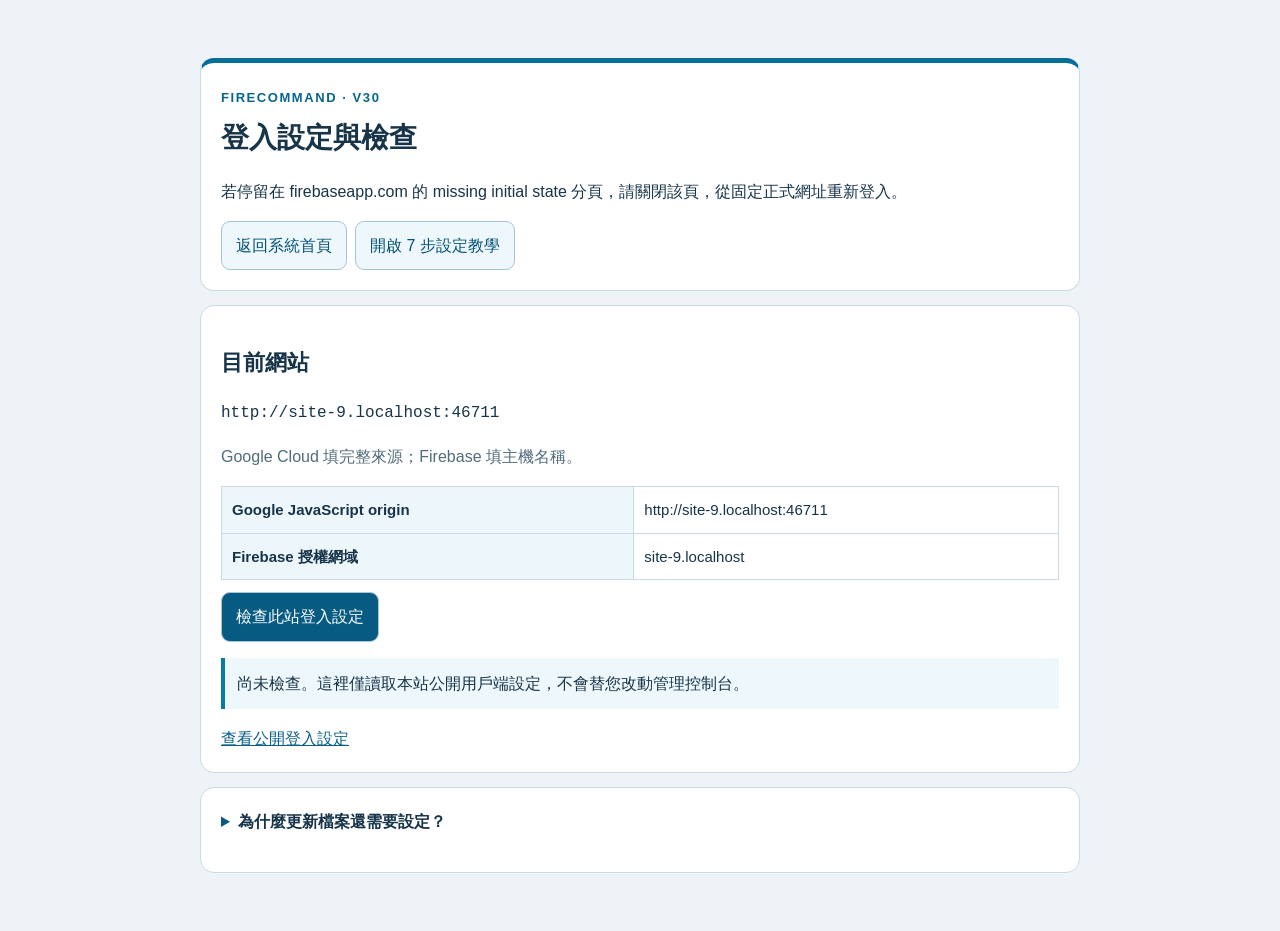
==== commit a367efd7: "Add files via upload" ====
--- a/login-help.html
+++ b/login-help.html
@@ -1 +1 @@
-<!doctype html><html lang="zh-Hant"><head><meta charset="utf-8"><meta name="viewport" content="width=device-width,initial-scale=1"><title>FireCommand 登入協助</title><link rel="stylesheet" href="./assets/styles.css?v=28"><link rel="stylesheet" href="./assets/v27.css?v=28"></head><body><main class="page narrow"><section class="brand-card"><div class="brand-kicker">FireCommand v28</div><h1>重新開始登入</h1><p>若頁面顯示「missing initial state」，且網址位於 firebaseapp.com，表示登入中繼頁缺少所需的暫存狀態。請關閉那個分頁，再從正式系統首頁登入。</p><a class="btn primary" href="./">返回系統首頁</a><p>請收藏系統首頁，不要收藏 /__/auth/handler 登入中繼頁。若從其他 App 開啟仍無法登入，請用 Safari 或 Chrome 開啟同一個正式系統網址。</p><details><summary>管理員設定說明</summary><p>v28 支援 Google Identity Services 登入。請在 Vercel 設定 GOOGLE_WEB_CLIENT_ID，並於 Google OAuth Web 用戶端新增正式網站的 JavaScript 來源。Firebase 的授權網域也必須包含正式主機名稱。完整步驟請見部署包的 LOGIN_v28.md。</p><p>重新登入不會刪除雲端案件；不需要清除整個瀏覽器的資料。</p></details></section></main></body></html>
+<!doctype html><html lang="zh-Hant"><meta charset="utf-8"><meta name="viewport" content="width=device-width, initial-scale=1"><title>FireCommand v30 登入設定與檢查</title><style>*{box-sizing:border-box}body{margin:0;background:#edf3f7;color:#173449;font:16px/1.7 -apple-system,BlinkMacSystemFont,"Segoe UI",sans-serif}main{max-width:920px;margin:24px auto;padding:20px}header,section,details{background:white;border:1px solid #c9dbe6;border-radius:14px;padding:20px;margin:14px 0}header{border-top:5px solid #076e99}h1{font-size:28px;margin:4px 0 12px}h2{font-size:22px}h3{font-size:18px}a{color:#075e88}button,.btn{display:inline-block;border:1px solid #a8c5d7;background:#edf7fc;color:#075277;border-radius:9px;padding:10px 14px;text-decoration:none;font:inherit;min-height:46px;cursor:pointer}button.primary{background:#075b83;color:white}input{width:100%;padding:12px;font:inherit;border:1px solid #a8c5d7;border-radius:8px;min-width:0}code{font-family:ui-monospace,monospace;background:#edf3f7;border-radius:4px;padding:2px 5px;overflow-wrap:anywhere}table{width:100%;border-collapse:collapse;margin:12px 0;font-size:15px}td,th{border:1px solid #cadbe4;text-align:left;padding:10px;vertical-align:top;overflow-wrap:anywhere}th{background:#edf6fb}li{margin:9px 0}summary{cursor:pointer;font-weight:750;min-height:44px}summary::marker{color:#075b83}.muted{color:#526c7c}.status{padding:12px;background:#edf7fc;border-left:4px solid #087ba5;overflow-wrap:anywhere}.steps>details{padding:16px}.steps>details[open]{border-color:#087ba5}.next{margin-top:14px}.mono{display:block;margin:6px 0;font-family:ui-monospace,monospace;overflow-wrap:anywhere}.scroll{overflow-x:auto}.kicker{font-size:13px;font-weight:800;letter-spacing:.12em;color:#07668b}.links{display:flex;gap:8px;flex-wrap:wrap}@media(max-width:600px){main{padding:12px;margin:0 auto}header,section,details{padding:14px}h1{font-size:24px}td,th{padding:8px;font-size:14px}}@media print{button,.next{display:none}details>*{display:block!important}body{background:white}main{max-width:none}details,section{break-inside:avoid}}</style><main><header><span class="kicker">FIRECOMMAND · V30</span><h1>登入設定與檢查</h1><p>若停留在 firebaseapp.com 的 missing initial state 分頁，請關閉該頁，從固定正式網址重新登入。</p><div class="links"><a class="btn" href="./index.html">返回系統首頁</a><a class="btn" href="./SETUP_v30.html">開啟 7 步設定教學</a></div></header><section><h2>目前網站</h2><div id="site" class="mono"></div><p class="muted">Google Cloud 填完整來源；Firebase 填主機名稱。</p><table><tr><th>Google JavaScript origin</th><td id="origin"></td></tr><tr><th>Firebase 授權網域</th><td id="host"></td></tr></table><button id="check" class="primary">檢查此站登入設定</button><p id="result" class="status" role="status">尚未檢查。這裡僅讀取本站公開用戶端設定，不會替您改動管理控制台。</p><a id="raw" href="./api/auth-config" target="_blank" rel="noopener">查看公開登入設定</a></section><details><summary>為什麼更新檔案還需要設定？</summary><p>v30 已有 Google Identity Services 登入流程。Vercel 的 GOOGLE_WEB_CLIENT_ID、Google 的 Authorized JavaScript origins 與 Firebase 的 Authorized domains 三者須對應。只更新檔案仍可能走原先的備援登入。</p><p>顯示 Client ID 不代表 Google 已授權此網域；真正驗證方式是回首頁，用原帳號成功登入。</p></details></main><script>document.getElementById('site').textContent=location.origin;document.getElementById('origin').textContent=location.origin;document.getElementById('host').textContent=location.hostname;document.getElementById('check').onclick=async()=>{const out=document.getElementById('result'),b=document.getElementById('check');b.disabled=true;out.textContent='檢查中…';try{if(!/^https?:$/.test(location.protocol))throw Error('請在部署後的正式網站開啟此頁；下載的本機 HTML 無法檢查 Vercel。');const r=await fetch('./api/auth-config',{cache:'no-store',signal:AbortSignal.timeout(10000)});if(!r.ok)throw Error('設定端點無法讀取（HTTP '+r.status+'）。確認已部署完整 api 資料夾。');const d=await r.json();out.textContent=d.googleClientId?'已取得 Web client ID：'+d.googleClientId+'。請依教學確認 Google 與 Firebase 網域，然後返回首頁實際登入。':'尚未設定有效 GOOGLE_WEB_CLIENT_ID。請依教學步驟 5 儲存至 Production，再重新部署。';}catch(e){out.textContent=e.message||'無法檢查，請稍後重試。';}finally{b.disabled=false;}};</script></html>
